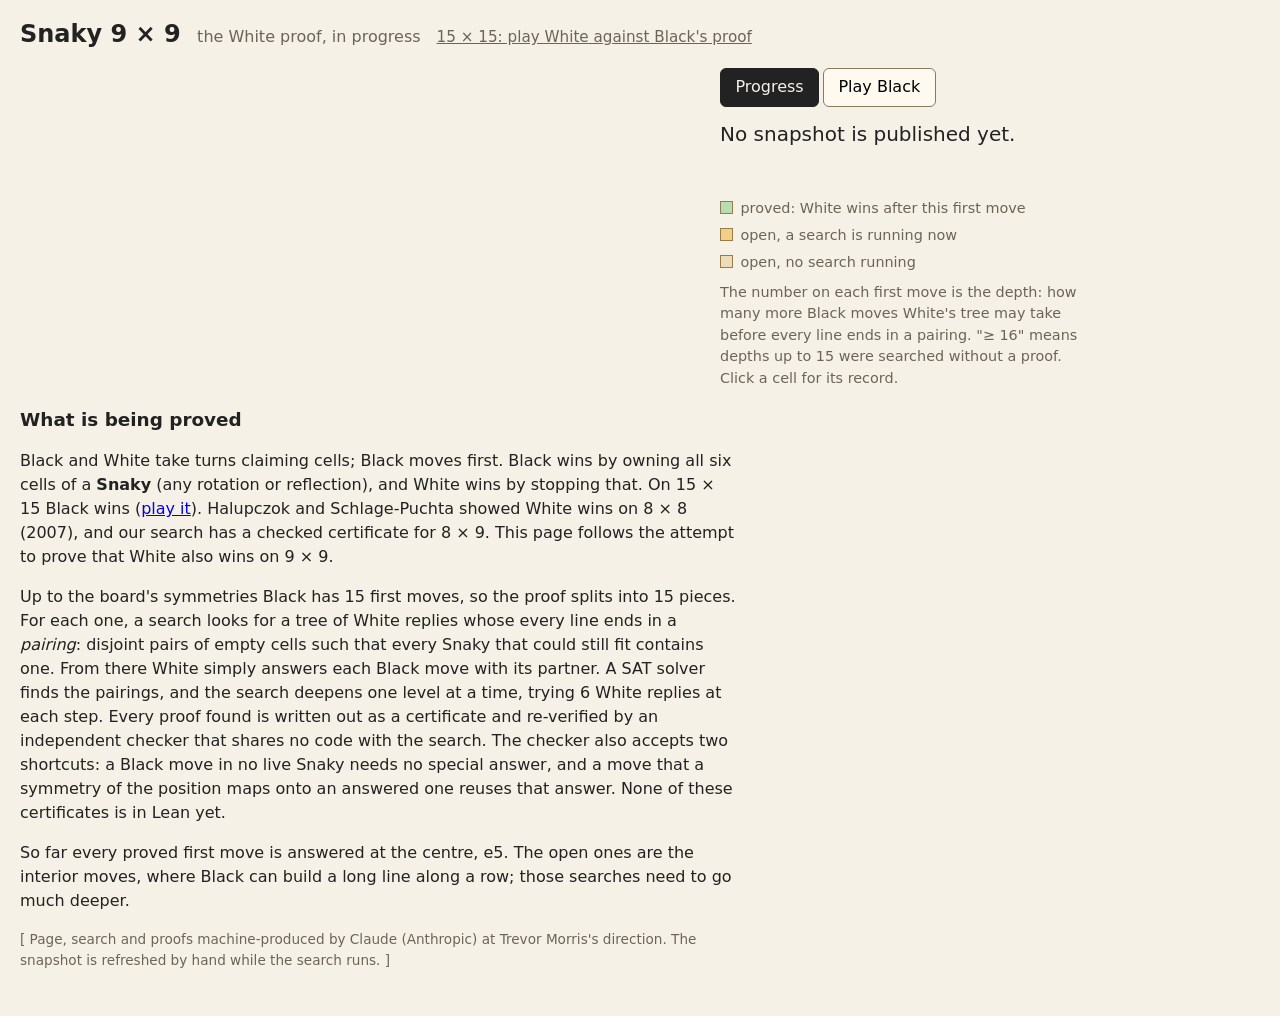
==== web/9x9.html @ 3b00bf30 "9 x 9 page: the White proof in progress, and play Black against it web/9x9.html shows each of Black'" ====
<!doctype html>
<html lang="en">
<head>
<meta charset="utf-8">
<meta name="viewport" content="width=device-width, initial-scale=1">
<title>Snaky 9 × 9: the White proof, in progress</title>
<meta name="description" content="A computer search is proving that White stops the Snaky hexomino on a 9 × 9 board. See which of Black's first moves are settled, and play Black against the proofs found so far.">
<link rel="stylesheet" href="style.css">
</head>
<body class="nine">
<header>
  <h1>Snaky 9 × 9 <span class="sub">the White proof, in progress</span></h1>
  <nav class="repo"><a href="./">15 × 15: play White against Black's proof</a></nav>
</header>

<main>
  <section class="board-wrap">
    <svg id="board" role="grid" aria-label="9 by 9 board"></svg>
  </section>

  <aside class="panel">
    <div class="tabs" role="tablist">
      <button id="tab-progress" role="tab" aria-selected="true">Progress</button>
      <button id="tab-play" role="tab" aria-selected="false">Play Black</button>
    </div>

    <div id="progress-panel">
      <div id="summary" class="summary">Loading the snapshot…</div>
      <div id="bar" class="bar" aria-hidden="true"></div>
      <div id="stamp" class="bound"></div>
      <ul class="help legend">
        <li><span class="key key-proved"></span> proved: White wins after this first move</li>
        <li><span class="key key-running"></span> open, a search is running now</li>
        <li><span class="key key-open"></span> open, no search running</li>
      </ul>
      <p class="help">The number on each first move is the depth: how many more Black moves White's
        tree may take before every line ends in a pairing.  "≥ 16" means depths up to 15 were searched
        without a proof.  Click a cell for its record.</p>
      <div id="detail" class="detail"></div>
    </div>

    <div id="play-panel" hidden>
      <div id="status" class="status" aria-live="polite"></div>
      <div id="why" class="bound"></div>
      <div class="buttons">
        <button id="new">New game</button>
        <button id="undo" title="Take back your last move">Take back</button>
      </div>
      <label class="toggle"><input type="checkbox" id="pairs" checked> Show White's pairing</label>
      <p id="pairs-help" class="help">At a pairing, every Snaky that could still fit contains one
        linked pair.  Take one end and White takes the other.</p>
      <ol id="moves" class="moves"></ol>
    </div>
  </aside>
</main>

<section class="about">
  <h2>What is being proved</h2>
  <p>
    Black and White take turns claiming cells; Black moves first.  Black wins by owning all six
    cells of a <b>Snaky</b> (any rotation or reflection), and White wins by stopping that.  On
    15 × 15 Black wins (<a href="./">play it</a>).  Halupczok and Schlage-Puchta showed White wins on
    8 × 8 (2007), and our search has a checked certificate for 8 × 9.  This page follows the attempt
    to prove that White also wins on 9 × 9.
  </p>
  <p>
    Up to the board's symmetries Black has 15 first moves, so the proof splits into 15 pieces.  For
    each one, a search looks for a tree of White replies whose every line ends in a <i>pairing</i>:
    disjoint pairs of empty cells such that every Snaky that could still fit contains one.  From
    there White simply answers each Black move with its partner.  A SAT solver finds the pairings,
    and the search deepens one level at a time, trying 6 White replies at each step.  Every proof
    found is written out as a certificate and re-verified by an independent checker that shares no
    code with the search.  The checker also accepts two shortcuts: a Black move in no live Snaky
    needs no special answer, and a move that a symmetry of the position maps onto an answered one
    reuses that answer.  None of these certificates is in Lean yet.
  </p>
  <p>
    So far every proved first move is answered at the centre, e5.  The open ones are the interior
    moves, where Black can build a long line along a row; those searches need to go much deeper.
  </p>
  <p class="byline">
    [ Page, search and proofs machine-produced by Claude (Anthropic) at Trevor Morris's direction.
    The snapshot is refreshed by hand while the search runs. ]
  </p>
</section>

<script type="module" src="nine-app.js"></script>
</body>
</html>
---- web/style.css ----
:root {
  --bg: #f6f1e7;
  --ink: #222;
  --muted: #6b6457;
  --board: #e2c48f;
  --line: #9a7c4b;
  --zone: #a9c7ef;
  --accent: #c0392b;
  --win: #e67e22;
  --good: #2f7d4f;  /* hint ring colours, from ninepaths */
  --hot: #b26a00;
  --bad: #b23b3b;
  --proved: #b9dcb5;  /* 9 x 9 status fills */
  --running: #f2cf86;
  --open: #ecdcb8;
}

* { box-sizing: border-box; }

body {
  margin: 0;
  font: 16px/1.5 system-ui, -apple-system, "Segoe UI", sans-serif;
  color: var(--ink);
  background: var(--bg);
}

header { padding: 1rem 1.25rem 0; display: flex; align-items: baseline; gap: 1rem; flex-wrap: wrap; }
.repo { color: var(--muted); font-size: 0.95rem; }
h1 { margin: 0; font-size: 1.5rem; }
h1 .sub { font-weight: 400; color: var(--muted); font-size: 1rem; margin-left: 0.5rem; }
h2 { font-size: 1.15rem; margin: 0 0 0.5rem; }

main {
  display: flex;
  flex-wrap: wrap;
  gap: 1.25rem;
  padding: 1rem 1.25rem;
  align-items: flex-start;
}

.board-wrap { flex: 1 1 520px; max-width: 680px; }
#board { width: 100%; height: auto; display: block; touch-action: manipulation; }

.panel { flex: 1 1 240px; max-width: 360px; }

.status { font-size: 1.1rem; font-weight: 600; min-height: 1.6em; }
.status.win { color: var(--accent); }
.bound { color: var(--muted); min-height: 1.5em; margin-bottom: 0.75rem; }

.buttons { display: flex; gap: 0.5rem; margin-bottom: 0.75rem; }
button {
  font: inherit;
  padding: 0.4rem 0.9rem;
  border: 1px solid #8a7a5c;
  border-radius: 6px;
  background: #fffaf0;
  cursor: pointer;
}
button:hover:not(:disabled) { background: #fff; }
button:disabled { opacity: 0.45; cursor: default; }

.toggle { display: block; margin-bottom: 0.5rem; cursor: pointer; }
.help { font-size: 0.9rem; color: var(--muted); margin: 0; padding: 0; list-style: none; }
.help li { margin-bottom: 0.35rem; }
.key { display: inline-block; width: 0.9em; height: 0.9em; vertical-align: -0.1em; margin-right: 0.2em; }
.key-s { background: var(--zone); border: 1px solid rgba(70, 120, 200, 0.6); }
.key-a { border: 2px solid #2a6fd6; border-radius: 50%; }
.key-p { border: 2px dashed #2a6fd6; border-radius: 50%; }

.moves {
  font: 0.9rem/1.5 ui-monospace, SFMono-Regular, Menlo, monospace;
  padding-left: 2.2em;
  margin: 0.75rem 0 0;
  max-height: 22rem;
  overflow-y: auto;
}

.about { max-width: 760px; padding: 0 1.25rem 2rem; }
.rules { display: flex; gap: 1rem; align-items: center; }
.shape { width: 110px; flex: none; }
.byline { color: var(--muted); font-size: 0.85rem; }
code { font-size: 0.9em; }

/* board */
.cell { fill: var(--board); stroke: var(--line); stroke-width: 0.03; }
.cell.playable { cursor: pointer; }
.cell.playable:hover { fill: #ecd3a6; }
.zone { fill: var(--zone); pointer-events: none; }
.coord { font-size: 0.42px; fill: var(--muted); text-anchor: middle; dominant-baseline: central; }
.stone-b { fill: #1d1d1d; }
.stone-w { fill: #fdfdfd; stroke: #555; stroke-width: 0.04; }
.last { fill: none; stroke: var(--accent); stroke-width: 0.07; }
.ring-a { fill: none; stroke: #2a6fd6; stroke-width: 0.08; pointer-events: none; }
.ring-p { fill: none; stroke: #2a6fd6; stroke-width: 0.08; stroke-dasharray: 0.15 0.1; pointer-events: none; }
.win-cell { fill: none; stroke: var(--win); stroke-width: 0.14; }
.win-path { fill: none; stroke: var(--win); stroke-width: 0.16; stroke-linecap: round; stroke-linejoin: round; opacity: 0.9; }
.shape rect { fill: #1d1d1d; stroke: var(--bg); stroke-width: 0.06; }

/* White hints (ninepaths candidate style) */
.hint-disc { fill: #fdfdfd; fill-opacity: 0.92; stroke-width: 0.08; }
.hint-disc.hint-good { stroke: var(--good); }
.hint-disc.hint-hot { stroke: var(--hot); }
.hint-disc.hint-bad { stroke: var(--bad); }
.hint-disc.hint-forced { stroke: #1f4fc4; stroke-width: 0.12; }
.hint-forced-mark { fill: #1f4fc4; }
.hint-lost { font-size: 0.7px; font-weight: 700; text-anchor: middle; dominant-baseline: central; fill: var(--bad); }
.hint-loss { font-size: 0.36px; font-weight: 650; text-anchor: middle; dominant-baseline: central; fill: #222; }
.hint-left { font-size: 0.2px; text-anchor: middle; dominant-baseline: central; fill: #222; fill-opacity: 0.7; }

/* 9 x 9 progress page */
.tabs { display: flex; gap: 0.25rem; margin-bottom: 0.75rem; }
.tabs button[aria-selected="true"] { background: var(--ink); color: var(--bg); border-color: var(--ink); }
.summary { font-size: 1.25rem; }
.bar { display: flex; gap: 2px; margin: 0.4rem 0; }
.seg { flex: 1; height: 0.7rem; border-radius: 2px; border: 1px solid var(--line); }
.seg-proved, .st-proved { background: var(--proved); fill: var(--proved); }
.seg-running, .st-running { background: var(--running); fill: var(--running); }
.seg-open, .st-open { background: var(--open); fill: var(--open); }
.legend { margin: 0.5rem 0; }
.key-proved { background: var(--proved); border: 1px solid var(--line); }
.key-running { background: var(--running); border: 1px solid var(--line); }
.key-open { background: var(--open); border: 1px solid var(--line); }
.cell.st-proved:hover, .cell.st-running:hover, .cell.st-open:hover { fill: #fff3d6; }
.cell.sel { stroke: var(--ink); stroke-width: 0.08; }
.st-running.cell { stroke-dasharray: 0.12 0.08; animation: march 1.5s linear infinite; }
@keyframes march { to { stroke-dashoffset: -0.4; } }
@media (prefers-reduced-motion: reduce) { .st-running.cell { animation: none; } }
.rep-label { font-size: 0.3px; font-weight: 700; text-anchor: middle; dominant-baseline: central; pointer-events: none; }
.rep-depth { font-size: 0.26px; text-anchor: middle; dominant-baseline: central; pointer-events: none; fill: var(--muted); }
.echo { font-size: 0.22px; text-anchor: middle; dominant-baseline: central; pointer-events: none; fill: var(--muted); opacity: 0.6; }
.detail h3 { margin: 0.75rem 0 0.25rem; font-size: 1.05rem; }
.detail h3 .sub { font-weight: 400; color: var(--muted); font-size: 0.9rem; margin-left: 0.4rem; }
.detail p { margin: 0.3rem 0; font-size: 0.95rem; }
.detail code { font-size: 0.8rem; word-break: break-word; }
.chart { width: 100%; max-width: 340px; height: auto; display: block; margin-top: 0.5rem; }
.chart text { font-size: 9px; text-anchor: middle; fill: var(--muted); }
.bar-fail { fill: #b9b0a0; }
.bar-proved { fill: var(--good); }
.bar-running { fill: none; stroke: var(--hot); stroke-width: 1.2; stroke-dasharray: 3 2; }
.pair { stroke: #1f4fc4; stroke-width: 0.1; stroke-linecap: round; opacity: 0.55; }
.pair-end { fill: #1f4fc4; opacity: 0.7; }
.cell.sel { stroke: var(--ink); stroke-width: 0.08; stroke-dasharray: none; animation: none; }
nav.repo a { color: inherit; }
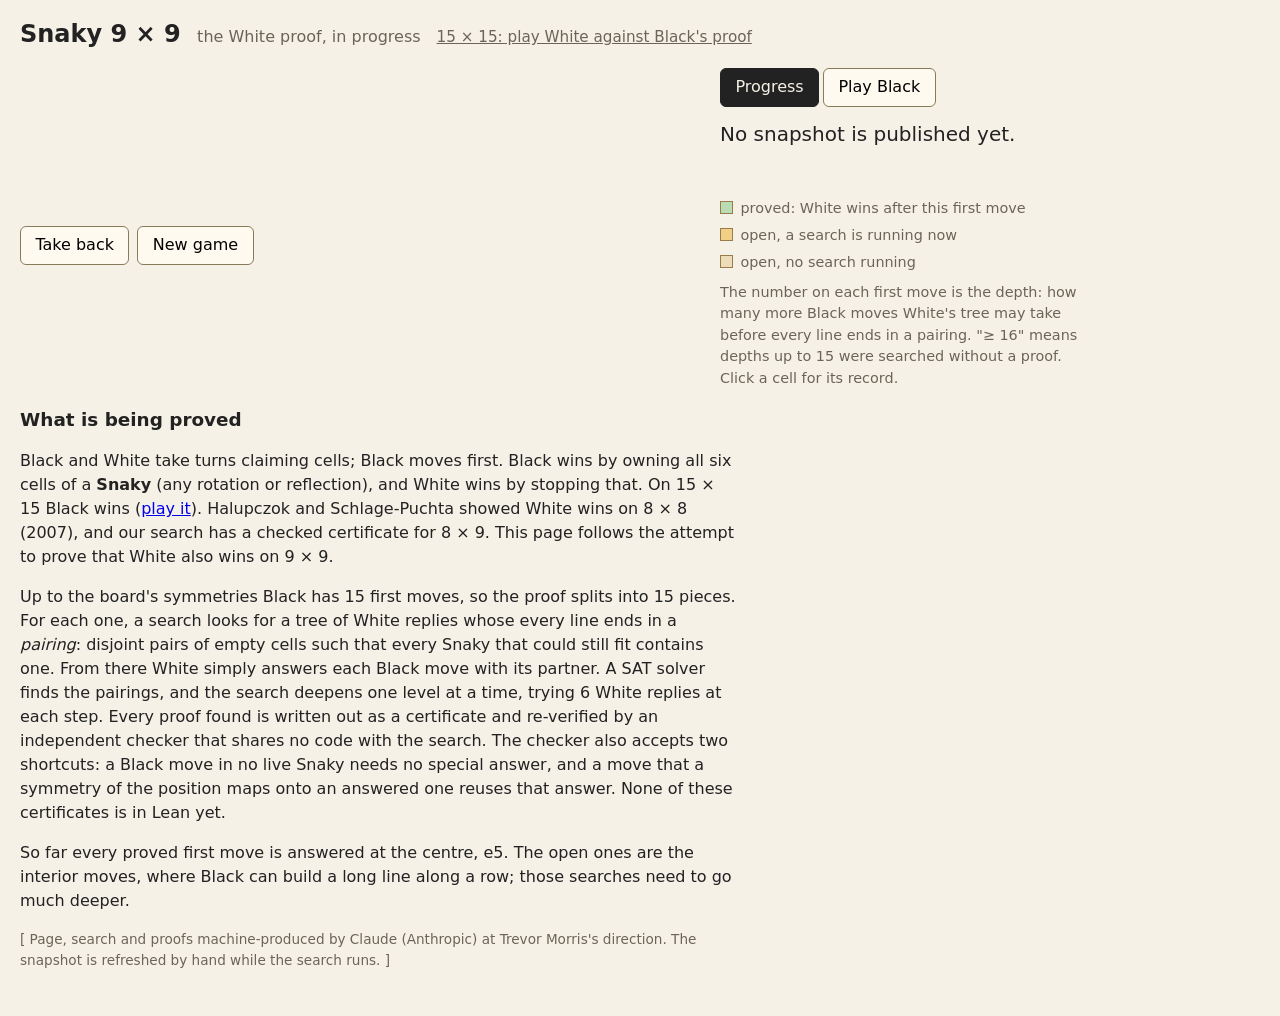
==== commit 65ee0637: "9 x 9: buttons under the board; a green board when every move is best Trevor, on a phone: Take back " ====
--- a/web/9x9.html
+++ b/web/9x9.html
@@ -16,6 +16,10 @@
 <main>
   <section class="board-wrap">
     <svg id="board" role="grid" aria-label="9 by 9 board"></svg>
+    <div id="play-buttons" class="buttons under-board" hidden>
+      <button id="undo" title="Take back your last move">Take back</button>
+      <button id="new">New game</button>
+    </div>
   </section>
 
   <aside class="panel">
@@ -42,10 +46,15 @@
     <div id="play-panel" hidden>
       <div id="status" class="status" aria-live="polite"></div>
       <div id="why" class="bound"></div>
-      <div class="buttons">
-        <button id="new">New game</button>
-        <button id="undo" title="Take back your last move">Take back</button>
-      </div>
+      <div id="hint-head" class="hint-head"></div>
+      <label class="toggle"><input type="checkbox" id="bhints" checked> Black hints</label>
+      <ul id="hints-help" class="help" hidden>
+        <li id="hints-legend">Big number: Black moves you give up against your best known move.  Small: the most
+          Black moves White's proof can still need after you play there, before every line ends
+          in a pairing.  Green 0, amber 1-2, red 3+.</li>
+        <li id="hints-q"><span class="key key-q">?</span> An unknown path: no proof covers this
+          move yet.  You can play it, but from there White only guesses.</li>
+      </ul>
       <label class="toggle"><input type="checkbox" id="pairs" checked> Show White's pairing</label>
       <p id="pairs-help" class="help">At a pairing, every Snaky that could still fit contains one
         linked pair.  Take one end and White takes the other.</p>
--- a/web/style.css
+++ b/web/style.css
@@ -141,3 +141,15 @@
 .pair-end { fill: #1f4fc4; opacity: 0.7; }
 .cell.sel { stroke: var(--ink); stroke-width: 0.08; stroke-dasharray: none; animation: none; }
 nav.repo a { color: inherit; }
+.hint-disc.hint-unknown { stroke: #7a4fb0; stroke-dasharray: 0.14 0.08; fill: #f4eefa; }
+.hint-q { fill: #7a4fb0; }
+.hint-dead { fill: var(--muted); opacity: 0.5; }
+.key-q { width: auto; height: auto; padding: 0 0.3em; color: #7a4fb0; font-weight: 700; border: 1px dashed #7a4fb0; border-radius: 50%; }
+svg.offproof .cell { fill: #ddd2e8; }
+svg.offproof .cell.playable:hover { fill: #e9e1f1; }
+.hint-head { font-size: 0.95rem; margin-bottom: 0.75rem; }
+.under-board { margin: 0.5rem 0 0; }
+svg.allbest .cell { fill: #cfe3c4; }
+svg.allbest .cell.playable:hover { fill: #e0eed8; }
+/* 9 x 9: keep the board and the buttons under it inside the window. */
+body.nine .board-wrap { max-width: min(680px, calc(100vh - 150px)); }
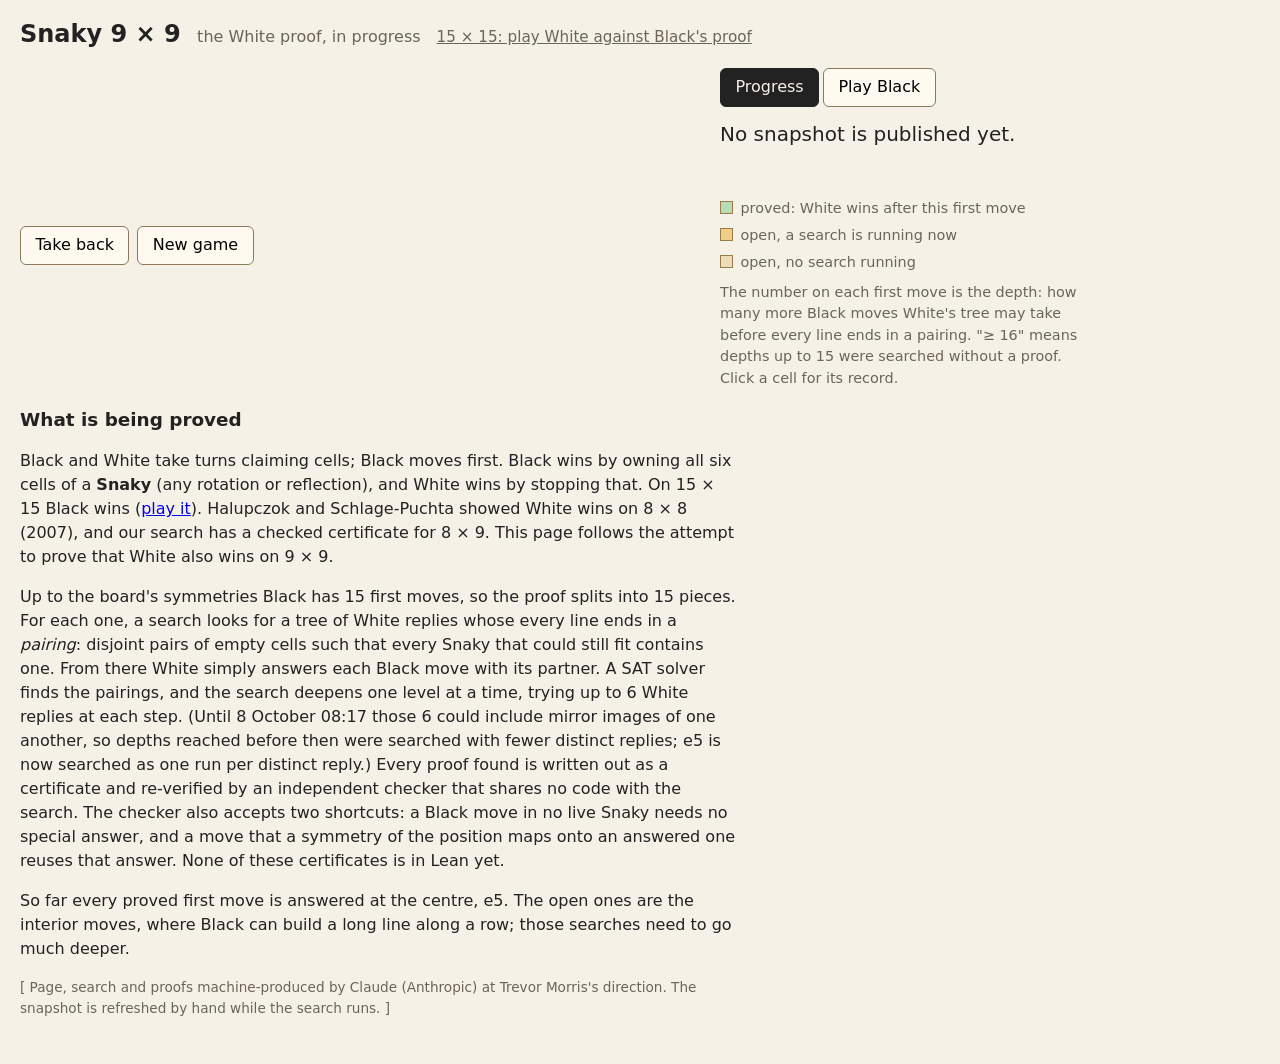
==== commit e4cb2c89: "9 x 9: e5 split into one search per White reply; quieter explorer The prover now searches e5 as one " ====
--- a/web/9x9.html
+++ b/web/9x9.html
@@ -55,6 +55,15 @@
         <li id="hints-q"><span class="key key-q">?</span> An unknown path: no proof covers this
           move yet.  You can play it, but from there White only guesses.</li>
       </ul>
+      <ul id="explore-help" class="help legend" hidden>
+        <li>Exploring an open first move: you play both sides, following the live search.</li>
+        <li><b class="xs-open">✕</b> open: the search has no answer yet at this depth (an open sub-line)
+          · <b class="xs-searching">…</b> being searched now · <b class="xs-proved">✓</b> proved deeper
+          · <b class="xs-pave">P</b> answered straight into a pairing.  Blank: not reached yet, or skipped because an earlier move already refuted this reply.  →: White's reply.</li>
+        <li id="xpass-wrap" hidden><label>Show <select id="xpass">
+          <option value="nodes">the pass in progress</option>
+          <option value="last">the last complete pass</option></select></label></li>
+      </ul>
       <label class="toggle"><input type="checkbox" id="pairs" checked> Show White's pairing</label>
       <p id="pairs-help" class="help">At a pairing, every Snaky that could still fit contains one
         linked pair.  Take one end and White takes the other.</p>
@@ -77,7 +86,9 @@
     each one, a search looks for a tree of White replies whose every line ends in a <i>pairing</i>:
     disjoint pairs of empty cells such that every Snaky that could still fit contains one.  From
     there White simply answers each Black move with its partner.  A SAT solver finds the pairings,
-    and the search deepens one level at a time, trying 6 White replies at each step.  Every proof
+    and the search deepens one level at a time, trying up to 6 White replies at each step.  (Until
+    8 October 08:17 those 6 could include mirror images of one another, so depths reached before
+    then were searched with fewer distinct replies; e5 is now searched as one run per distinct reply.)  Every proof
     found is written out as a certificate and re-verified by an independent checker that shares no
     code with the search.  The checker also accepts two shortcuts: a Black move in no live Snaky
     needs no special answer, and a move that a symmetry of the position maps onto an answered one
--- a/web/style.css
+++ b/web/style.css
@@ -153,3 +153,15 @@
 svg.allbest .cell.playable:hover { fill: #e0eed8; }
 /* 9 x 9: keep the board and the buttons under it inside the window. */
 body.nine .board-wrap { max-width: min(680px, calc(100vh - 150px)); }
+.x-sym { font-size: 0.42px; font-weight: 700; text-anchor: middle; dominant-baseline: central; }
+.hint-disc.xd-open { stroke: var(--bad); stroke-width: 0.1; }
+.hint-disc.xd-searching { stroke: var(--hot); stroke-dasharray: 0.3 0.12; }
+.hint-disc.xd-proved, .hint-disc.xd-pave { stroke: var(--good); }
+.hint-disc.xd-skipped { stroke: #9a9387; fill-opacity: 0.5; }
+.xs-open { fill: var(--bad); color: var(--bad); }
+.xs-searching { fill: var(--hot); color: var(--hot); }
+.xs-proved, .xs-pave { fill: var(--good); color: var(--good); }
+.xs-skipped { fill: #8a8377; color: #8a8377; }
+.split { border-collapse: collapse; font-size: 0.9rem; margin-top: 0.4rem; }
+.split th, .split td { padding: 0.1rem 0.6rem 0.1rem 0; text-align: left; }
+.split th { font-weight: 600; color: var(--muted); }
